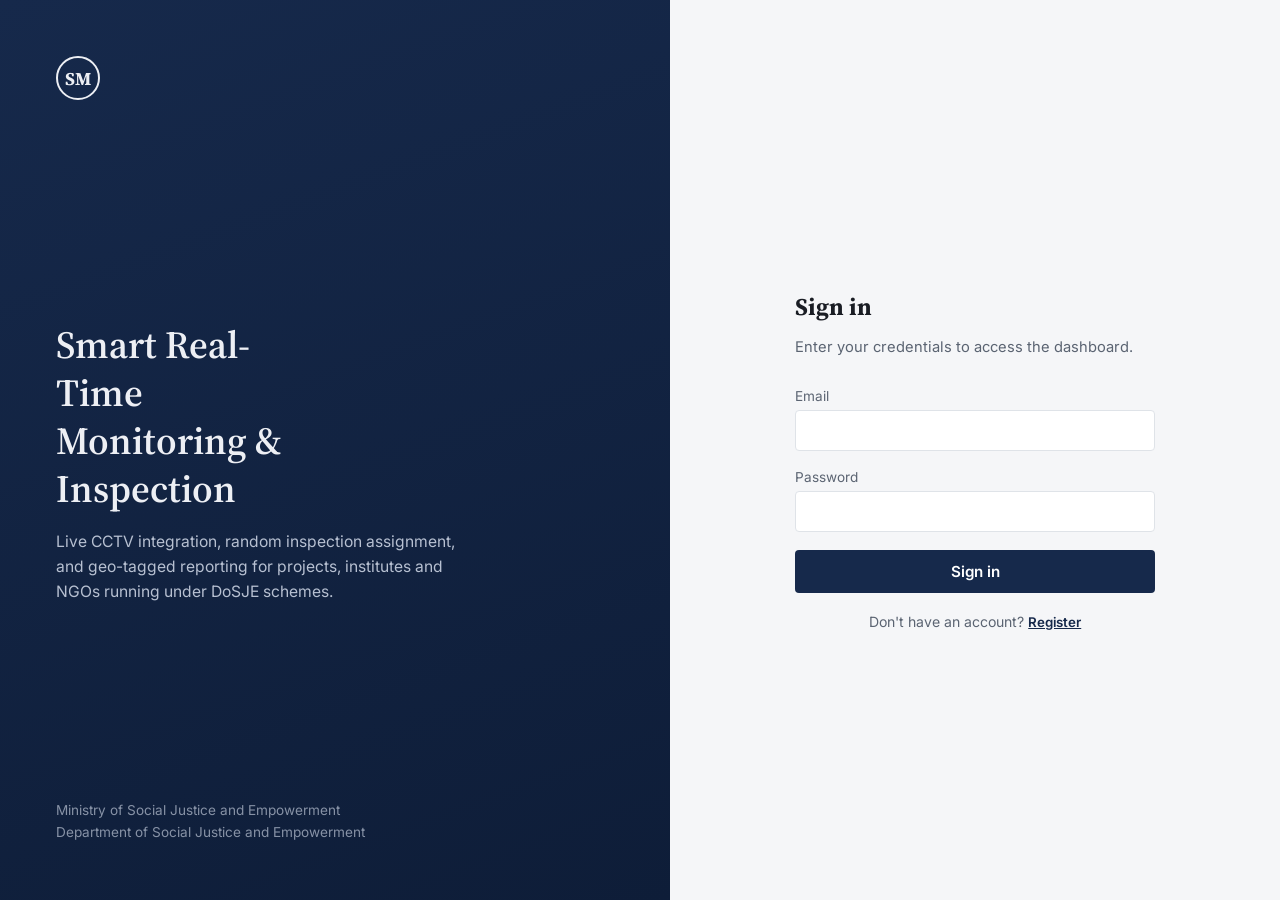
==== frontend/index.html @ dc4c8819 "Start just the start, there can be changes further" ====
<!DOCTYPE html>
<html lang="en">
<head>
<meta charset="UTF-8" />
<meta name="viewport" content="width=device-width, initial-scale=1.0" />
<title>Dashboard — Smart Monitoring &amp; Inspection System</title>
<link rel="stylesheet" href="css/style.css" />
</head>
<body>

<div class="app-shell">
  <aside class="sidebar">
    <div class="mark-row">
      <div class="mark">SM</div>
      <span>Smart Monitoring<br />&amp; Inspection</span>
    </div>

    <nav>
      <a href="index.html" class="active">Projects</a>
      <a href="inspections.html">Inspections</a>
      <a href="#" title="Coming next">Live Monitoring</a>
      <a href="#" title="Coming next">Users</a>
    </nav>

    <div class="user-box">
      <span class="name" id="user-name">username</span>
      <span id="user-role"></span>
      <button id="logout-btn">Sign out</button>
    </div>
  </aside>

  <main class="main">
    <header>
      <h1>Projects &amp; Institutes</h1>
      <span class="meta" id="project-count"></span>
    </header>

    <div class="card">
      <table id="projects-table">
        <thead>
          <tr>
            <th>Name</th>
            <th>Type</th>
            <th>Scheme</th>
            <th>Location</th>
            <th>CCTV Feed</th>
          </tr>
        </thead>
        <tbody id="projects-body"></tbody>
      </table>
      <div class="empty-state" id="empty-state" style="display:none;">
        <h3>No projects yet</h3>
        <p>Projects and institutes registered under DoSJE schemes will appear here.</p>
      </div>
    </div>
  </main>
</div>

<script src="js/api.js"></script>
<script src="js/main.js"></script>
</body>
</html>
---- frontend/css/style.css ----
@import url('https://fonts.googleapis.com/css2?family=Source+Serif+4:wght@500;600;700&family=Inter:wght@400;500;600;700&display=swap');

:root {
  --navy: #16294B;
  --navy-deep: #0E1D38;
  --red-accent: #B23A2E;
  --bg: #F5F6F8;
  --surface: #FFFFFF;
  --text: #1A1D24;
  --muted: #5B6472;
  --border: #DFE3E8;
  --success: #2A7A4F;
  --pending: #B8860B;

  --font-display: 'Source Serif 4', Georgia, serif;
  --font-body: 'Inter', -apple-system, sans-serif;
}

* { box-sizing: border-box; }

body {
  margin: 0;
  font-family: var(--font-body);
  background: var(--bg);
  color: var(--text);
  -webkit-font-smoothing: antialiased;
}

a { color: inherit; }

button {
  font-family: inherit;
  cursor: pointer;
}

/* ---------- Login page ---------- */

.login-shell {
  display: grid;
  grid-template-columns: 1.1fr 1fr;
  min-height: 100vh;
}

.login-brand {
  background: var(--navy);
  background-image: linear-gradient(160deg, var(--navy) 0%, var(--navy-deep) 100%);
  color: #EDEFF4;
  padding: 56px;
  display: flex;
  flex-direction: column;
  justify-content: space-between;
}

.login-brand .mark {
  width: 44px;
  height: 44px;
  border: 2px solid #EDEFF4;
  border-radius: 50%;
  display: flex;
  align-items: center;
  justify-content: center;
  font-family: var(--font-display);
  font-weight: 700;
  font-size: 18px;
}

.login-brand h1 {
  font-family: var(--font-display);
  font-weight: 600;
  font-size: 2.4rem;
  line-height: 1.25;
  max-width: 12ch;
  margin: 40px 0 16px;
}

.login-brand p {
  color: #B7C0D1;
  max-width: 40ch;
  line-height: 1.6;
  font-size: 0.98rem;
}

.login-brand .foot {
  color: #8792A6;
  font-size: 0.85rem;
  line-height: 1.6;
}

.login-form-wrap {
  display: flex;
  align-items: center;
  justify-content: center;
  padding: 40px;
}

.login-form {
  width: 100%;
  max-width: 360px;
}

.login-form h2 {
  font-family: var(--font-display);
  font-size: 1.5rem;
  margin-bottom: 6px;
}

.login-form .sub {
  color: var(--muted);
  margin-bottom: 32px;
  font-size: 0.92rem;
}

.field {
  margin-bottom: 18px;
}

.field label {
  display: block;
  font-size: 0.85rem;
  color: var(--muted);
  margin-bottom: 6px;
}

.field input, .field select {
  width: 100%;
  padding: 11px 12px;
  border: 1px solid var(--border);
  border-radius: 4px;
  font-size: 0.95rem;
  background: var(--surface);
  color: var(--text);
}

.field input:focus, .field select:focus {
  outline: none;
  border-color: var(--navy);
  box-shadow: 0 0 0 3px rgba(22, 41, 75, 0.12);
}

.btn-primary {
  width: 100%;
  padding: 12px;
  background: var(--navy);
  color: #fff;
  border: none;
  border-radius: 4px;
  font-weight: 600;
  font-size: 0.95rem;
}

.btn-primary:hover { background: var(--navy-deep); }

.form-error {
  background: #FBEAE8;
  border: 1px solid #E9BAB4;
  color: var(--red-accent);
  padding: 10px 12px;
  border-radius: 4px;
  font-size: 0.88rem;
  margin-bottom: 18px;
  display: none;
}

.switch-link {
  margin-top: 20px;
  font-size: 0.88rem;
  color: var(--muted);
  text-align: center;
}

.switch-link button {
  background: none;
  border: none;
  color: var(--navy);
  font-weight: 600;
  padding: 0;
  text-decoration: underline;
}

/* ---------- Dashboard shell ---------- */

.app-shell {
  display: grid;
  grid-template-columns: 220px 1fr;
  min-height: 100vh;
}

.sidebar {
  background: var(--navy);
  color: #DCE1EC;
  padding: 24px 18px;
  display: flex;
  flex-direction: column;
}

.sidebar .mark-row {
  display: flex;
  align-items: center;
  gap: 10px;
  margin-bottom: 36px;
}

.sidebar .mark-row .mark {
  width: 30px; height: 30px;
  border: 1.5px solid #DCE1EC;
  border-radius: 50%;
  display: flex; align-items: center; justify-content: center;
  font-family: var(--font-display); font-size: 13px; font-weight: 700;
}

.sidebar .mark-row span {
  font-family: var(--font-display);
  font-size: 0.95rem;
  line-height: 1.3;
}

.sidebar nav {
  display: flex;
  flex-direction: column;
  gap: 4px;
}

.sidebar nav a {
  padding: 10px 12px;
  border-radius: 4px;
  text-decoration: none;
  color: #B7C0D1;
  font-size: 0.9rem;
}

.sidebar nav a.active, .sidebar nav a:hover {
  background: rgba(255,255,255,0.08);
  color: #fff;
}

.sidebar .user-box {
  margin-top: auto;
  padding-top: 20px;
  border-top: 1px solid rgba(255,255,255,0.12);
  font-size: 0.82rem;
  color: #8792A6;
}

.sidebar .user-box .name { color: #EDEFF4; font-weight: 600; display: block; margin-bottom: 2px; }

.sidebar .user-box button {
  margin-top: 10px;
  background: none;
  border: 1px solid rgba(255,255,255,0.2);
  color: #DCE1EC;
  padding: 6px 10px;
  border-radius: 4px;
  font-size: 0.8rem;
}

.main {
  padding: 36px 44px;
}

.main header {
  display: flex;
  justify-content: space-between;
  align-items: baseline;
  margin-bottom: 28px;
}

.main header h1 {
  font-family: var(--font-display);
  font-weight: 600;
  font-size: 1.6rem;
  margin: 0;
}

.main header .meta {
  color: var(--muted);
  font-size: 0.88rem;
}

.card {
  background: var(--surface);
  border: 1px solid var(--border);
  border-radius: 6px;
}

table {
  width: 100%;
  border-collapse: collapse;
}

th, td {
  text-align: left;
  padding: 13px 18px;
  font-size: 0.9rem;
  border-bottom: 1px solid var(--border);
}

th {
  color: var(--muted);
  font-weight: 600;
  font-size: 0.8rem;
}

tr:last-child td { border-bottom: none; }

.badge {
  display: inline-block;
  padding: 3px 9px;
  border-radius: 3px;
  font-size: 0.78rem;
  font-weight: 600;
}

.badge.project { background: #E7ECF5; color: var(--navy); }
.badge.institute { background: #EAF3EC; color: var(--success); }
.badge.ngo { background: #F6EEE3; color: #8A5A1E; }

.empty-state {
  padding: 60px 20px;
  text-align: center;
  color: var(--muted);
}

.empty-state h3 {
  font-family: var(--font-display);
  color: var(--text);
  margin-bottom: 6px;
}

@media (max-width: 800px) {
  .login-shell { grid-template-columns: 1fr; }
  .login-brand { display: none; }
  .app-shell { grid-template-columns: 1fr; }
  .sidebar { display: none; }
}
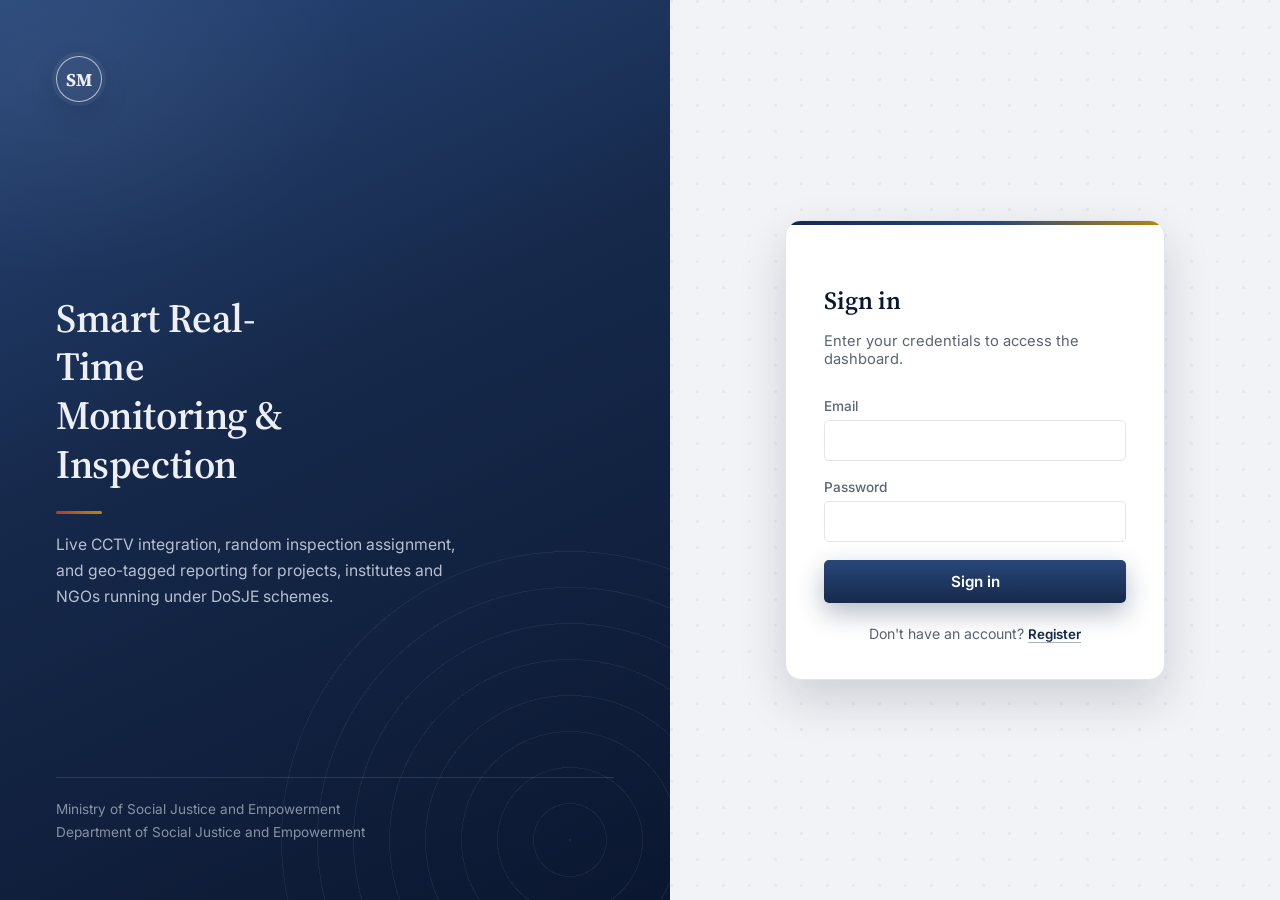
==== commit 2c9e0c50: "just small lookwise tweaks" ====
--- a/frontend/index.html
+++ b/frontend/index.html
@@ -5,6 +5,7 @@
 <meta name="viewport" content="width=device-width, initial-scale=1.0" />
 <title>Dashboard — Smart Monitoring &amp; Inspection System</title>
 <link rel="stylesheet" href="css/style.css" />
+<link rel="icon" type="image/x-icon" href="/favicon.ico">
 </head>
 <body>
 
@@ -16,14 +17,15 @@
     </div>
 
     <nav>
+      <a href="dashboard.html">Dashboard</a>
       <a href="index.html" class="active">Projects</a>
       <a href="inspections.html">Inspections</a>
-      <a href="#" title="Coming next">Live Monitoring</a>
+      <a href="live-monitoring.html">Live Monitoring</a>
       <a href="#" title="Coming next">Users</a>
     </nav>
 
     <div class="user-box">
-      <span class="name" id="user-name">username</span>
+      <span class="name" id="user-name">Loading…</span>
       <span id="user-role"></span>
       <button id="logout-btn">Sign out</button>
     </div>
@@ -32,8 +34,45 @@
   <main class="main">
     <header>
       <h1>Projects &amp; Institutes</h1>
-      <span class="meta" id="project-count"></span>
+      <div style="display:flex; align-items:center; gap:14px;">
+        <span class="meta" id="project-count"></span>
+        <button class="quick-add-toggle" id="toggle-add-form">+ Add project</button>
+      </div>
     </header>
+
+    <form class="quick-add-form" id="add-project-form">
+      <div class="grid">
+        <div class="field">
+          <label for="p-name">Name</label>
+          <input type="text" id="p-name" required />
+        </div>
+        <div class="field">
+          <label for="p-type">Type</label>
+          <select id="p-type">
+            <option value="project">Project</option>
+            <option value="institute">Institute</option>
+            <option value="ngo">NGO</option>
+          </select>
+        </div>
+        <div class="field">
+          <label for="p-scheme">Scheme name</label>
+          <input type="text" id="p-scheme" />
+        </div>
+        <div class="field">
+          <label for="p-address">Address</label>
+          <input type="text" id="p-address" />
+        </div>
+        <div class="field" style="grid-column: 1 / -1;">
+          <label for="p-cctv">CCTV feed URL (HLS .m3u8, or a YouTube live link for testing)</label>
+          <input type="text" id="p-cctv" placeholder="https://example.com/stream.m3u8" />
+        </div>
+      </div>
+      <div class="form-error" id="add-project-error"></div>
+      <div class="actions">
+        <button type="submit" class="btn-primary" id="add-project-submit">Create project</button>
+        <button type="button" class="quick-add-toggle" id="cancel-add-form">Cancel</button>
+      </div>
+    </form>
 
     <div class="card">
       <table id="projects-table">
@@ -44,6 +83,7 @@
             <th>Scheme</th>
             <th>Location</th>
             <th>CCTV Feed</th>
+            <th>Actions</th>
           </tr>
         </thead>
         <tbody id="projects-body"></tbody>
--- a/frontend/css/style.css
+++ b/frontend/css/style.css
@@ -1,29 +1,83 @@
-@import url('https://fonts.googleapis.com/css2?family=Source+Serif+4:wght@500;600;700&family=Inter:wght@400;500;600;700&display=swap');
-
+@import url('https://fonts.googleapis.com/css2?family=Source+Serif+4:opsz,wght@8..60,500;8..60,600;8..60,700&family=Inter:wght@400;500;600;700&display=swap');
+
+/* ============================================================
+   Design tokens
+   ============================================================ */
 :root {
+  /* Brand */
   --navy: #16294B;
-  --navy-deep: #0E1D38;
+  --navy-deep: #0B1730;
+  --navy-mid: #28477A;
+  --navy-soft: #EEF1F8;
   --red-accent: #B23A2E;
-  --bg: #F5F6F8;
+  --red-soft: #F8E9E7;
+  --gold: #B8860B;
+  --gold-soft: #FBF1DC;
+  --success: #2A7A4F;
+  --success-soft: #E5F2EA;
+  --pending: #B8860B;
+
+  /* Neutrals */
+  --bg: #F2F3F6;
   --surface: #FFFFFF;
-  --text: #1A1D24;
+  --text: #171A21;
   --muted: #5B6472;
-  --border: #DFE3E8;
-  --success: #2A7A4F;
-  --pending: #B8860B;
+  --muted-2: #8792A6;
+  --border: #E1E4EA;
+  --border-strong: #C7CDD9;
+
+  /* Elevation */
+  --shadow-xs: 0 1px 2px rgba(16, 24, 40, 0.05);
+  --shadow-sm: 0 2px 6px rgba(16, 24, 40, 0.06);
+  --shadow-md: 0 8px 20px rgba(16, 24, 40, 0.08), 0 2px 6px rgba(16, 24, 40, 0.05);
+  --shadow-lg: 0 20px 48px rgba(11, 23, 48, 0.16);
+  --shadow-navy: 0 10px 26px rgba(22, 41, 75, 0.32);
+
+  /* Shape + motion */
+  --radius-sm: 5px;
+  --radius-md: 9px;
+  --radius-lg: 16px;
+  --ease: cubic-bezier(0.22, 0.61, 0.36, 1);
 
   --font-display: 'Source Serif 4', Georgia, serif;
-  --font-body: 'Inter', -apple-system, sans-serif;
-}
-
+  --font-body: 'Inter', -apple-system, BlinkMacSystemFont, sans-serif;
+
+  /* Icon set (CSS masks, so they inherit color via currentColor) */
+  --icon-grid: url("data:image/svg+xml,%3Csvg%20xmlns%3D%22http%3A//www.w3.org/2000/svg%22%20viewBox%3D%220%200%2024%2024%22%20fill%3D%22none%22%20stroke%3D%22black%22%20stroke-width%3D%221.8%22%20stroke-linecap%3D%22round%22%20stroke-linejoin%3D%22round%22%3E%3Crect%20x%3D%223%22%20y%3D%223%22%20width%3D%227%22%20height%3D%227%22%20rx%3D%221.3%22/%3E%3Crect%20x%3D%2214%22%20y%3D%223%22%20width%3D%227%22%20height%3D%227%22%20rx%3D%221.3%22/%3E%3Crect%20x%3D%223%22%20y%3D%2214%22%20width%3D%227%22%20height%3D%227%22%20rx%3D%221.3%22/%3E%3Crect%20x%3D%2214%22%20y%3D%2214%22%20width%3D%227%22%20height%3D%227%22%20rx%3D%221.3%22/%3E%3C/svg%3E");
+  --icon-building: url("data:image/svg+xml,%3Csvg%20xmlns%3D%22http%3A//www.w3.org/2000/svg%22%20viewBox%3D%220%200%2024%2024%22%20fill%3D%22none%22%20stroke%3D%22black%22%20stroke-width%3D%221.8%22%20stroke-linecap%3D%22round%22%20stroke-linejoin%3D%22round%22%3E%3Cpath%20d%3D%22M4%2021V6a1%201%200%200%201%201-1h6a1%201%200%200%201%201%201v15%22/%3E%3Cpath%20d%3D%22M15%2021V10a1%201%200%200%201%201-1h3a1%201%200%200%201%201%201v11%22/%3E%3Cpath%20d%3D%22M2.5%2021h19%22/%3E%3Cpath%20d%3D%22M7%208h1M7%2012h1M7%2016h1M11%208h1M11%2012h1M11%2016h1%22/%3E%3C/svg%3E");
+  --icon-clipboard: url("data:image/svg+xml,%3Csvg%20xmlns%3D%22http%3A//www.w3.org/2000/svg%22%20viewBox%3D%220%200%2024%2024%22%20fill%3D%22none%22%20stroke%3D%22black%22%20stroke-width%3D%221.8%22%20stroke-linecap%3D%22round%22%20stroke-linejoin%3D%22round%22%3E%3Crect%20x%3D%225.5%22%20y%3D%224%22%20width%3D%2213%22%20height%3D%2217%22%20rx%3D%221.6%22/%3E%3Cpath%20d%3D%22M9%204V3.2A1.2%201.2%200%200%201%2010.2%202h3.6A1.2%201.2%200%200%201%2015%203.2V4%22/%3E%3Cpath%20d%3D%22M9%2011.5l2%202%204-4.2%22/%3E%3C/svg%3E");
+  --icon-camera: url("data:image/svg+xml,%3Csvg%20xmlns%3D%22http%3A//www.w3.org/2000/svg%22%20viewBox%3D%220%200%2024%2024%22%20fill%3D%22none%22%20stroke%3D%22black%22%20stroke-width%3D%221.8%22%20stroke-linecap%3D%22round%22%20stroke-linejoin%3D%22round%22%3E%3Cpath%20d%3D%22M4%208.2A1.2%201.2%200%200%201%205.2%207h2l1.3-1.7A1%201%200%200%201%209.3%205h5.4a1%201%200%200%201%20.8.4L16.8%207h2A1.2%201.2%200%200%201%2020%208.2v9.6A1.2%201.2%200%200%201%2018.8%2019H5.2A1.2%201.2%200%200%201%204%2017.8z%22/%3E%3Ccircle%20cx%3D%2212%22%20cy%3D%2213%22%20r%3D%223.3%22/%3E%3C/svg%3E");
+  --icon-users: url("data:image/svg+xml,%3Csvg%20xmlns%3D%22http%3A//www.w3.org/2000/svg%22%20viewBox%3D%220%200%2024%2024%22%20fill%3D%22none%22%20stroke%3D%22black%22%20stroke-width%3D%221.8%22%20stroke-linecap%3D%22round%22%20stroke-linejoin%3D%22round%22%3E%3Ccircle%20cx%3D%229%22%20cy%3D%228%22%20r%3D%223.2%22/%3E%3Cpath%20d%3D%22M3%2020c0-3.3%202.7-6%206-6s6%202.7%206%206%22/%3E%3Ccircle%20cx%3D%2217.3%22%20cy%3D%229%22%20r%3D%222.3%22/%3E%3Cpath%20d%3D%22M15.7%2014.3c2.5.4%204.3%202.5%204.3%205.1%22/%3E%3C/svg%3E");
+  --icon-clock: url("data:image/svg+xml,%3Csvg%20xmlns%3D%22http%3A//www.w3.org/2000/svg%22%20viewBox%3D%220%200%2024%2024%22%20fill%3D%22none%22%20stroke%3D%22black%22%20stroke-width%3D%221.8%22%20stroke-linecap%3D%22round%22%20stroke-linejoin%3D%22round%22%3E%3Ccircle%20cx%3D%2212%22%20cy%3D%2212%22%20r%3D%228.3%22/%3E%3Cpath%20d%3D%22M12%207.6V12l3%202%22/%3E%3C/svg%3E");
+  --icon-refresh: url("data:image/svg+xml,%3Csvg%20xmlns%3D%22http%3A//www.w3.org/2000/svg%22%20viewBox%3D%220%200%2024%2024%22%20fill%3D%22none%22%20stroke%3D%22black%22%20stroke-width%3D%221.8%22%20stroke-linecap%3D%22round%22%20stroke-linejoin%3D%22round%22%3E%3Cpath%20d%3D%22M4.5%2012a7.5%207.5%200%200%201%2012.8-5.3L20%209.2%22/%3E%3Cpath%20d%3D%22M20%204.8v4.4h-4.4%22/%3E%3Cpath%20d%3D%22M19.5%2012a7.5%207.5%200%200%201-12.8%205.3L4%2014.8%22/%3E%3Cpath%20d%3D%22M4%2019.2v-4.4h4.4%22/%3E%3C/svg%3E");
+  --icon-check-circle: url("data:image/svg+xml,%3Csvg%20xmlns%3D%22http%3A//www.w3.org/2000/svg%22%20viewBox%3D%220%200%2024%2024%22%20fill%3D%22none%22%20stroke%3D%22black%22%20stroke-width%3D%221.8%22%20stroke-linecap%3D%22round%22%20stroke-linejoin%3D%22round%22%3E%3Ccircle%20cx%3D%2212%22%20cy%3D%2212%22%20r%3D%228.3%22/%3E%3Cpath%20d%3D%22M8.3%2012.4l2.4%202.3%204.9-5.2%22/%3E%3C/svg%3E");
+  --icon-alert: url("data:image/svg+xml,%3Csvg%20xmlns%3D%22http%3A//www.w3.org/2000/svg%22%20viewBox%3D%220%200%2024%2024%22%20fill%3D%22none%22%20stroke%3D%22black%22%20stroke-width%3D%221.8%22%20stroke-linecap%3D%22round%22%20stroke-linejoin%3D%22round%22%3E%3Cpath%20d%3D%22M12%203.4%2021.3%2019.5H2.7L12%203.4z%22/%3E%3Cpath%20d%3D%22M12%209.8v4%22/%3E%3Cpath%20d%3D%22M12%2016.6h.01%22/%3E%3C/svg%3E");
+  --icon-list: url("data:image/svg+xml,%3Csvg%20xmlns%3D%22http%3A//www.w3.org/2000/svg%22%20viewBox%3D%220%200%2024%2024%22%20fill%3D%22none%22%20stroke%3D%22black%22%20stroke-width%3D%221.8%22%20stroke-linecap%3D%22round%22%20stroke-linejoin%3D%22round%22%3E%3Cpath%20d%3D%22M8%206h12%22/%3E%3Cpath%20d%3D%22M8%2012h12%22/%3E%3Cpath%20d%3D%22M8%2018h12%22/%3E%3Cpath%20d%3D%22M4%206h.01%22/%3E%3Cpath%20d%3D%22M4%2012h.01%22/%3E%3Cpath%20d%3D%22M4%2018h.01%22/%3E%3C/svg%3E");
+}
+
+/* ============================================================
+   Reset + base
+   ============================================================ */
 * { box-sizing: border-box; }
+
+html { scroll-behavior: smooth; }
 
 body {
   margin: 0;
   font-family: var(--font-body);
-  background: var(--bg);
   color: var(--text);
   -webkit-font-smoothing: antialiased;
+  text-rendering: optimizeLegibility;
+  background: var(--bg);
+}
+
+/* App-shell pages get an ambient two-tone wash behind their surfaces;
+   the login screen supplies its own full-bleed brand panel instead. */
+body:has(.app-shell) {
+  background:
+    radial-gradient(1100px 560px at 100% -8%, rgba(22, 41, 75, 0.05), transparent 60%),
+    radial-gradient(900px 520px at -8% 108%, rgba(178, 58, 46, 0.045), transparent 60%),
+    var(--bg);
 }
 
 a { color: inherit; }
@@ -33,7 +87,29 @@
   cursor: pointer;
 }
 
-/* ---------- Login page ---------- */
+h1, h2, h3 { font-family: var(--font-display); }
+
+::selection {
+  background: rgba(22, 41, 75, 0.18);
+  color: var(--navy-deep);
+}
+
+::-webkit-scrollbar { width: 11px; height: 11px; }
+::-webkit-scrollbar-track { background: transparent; }
+::-webkit-scrollbar-thumb {
+  background: #C7CEDA;
+  border-radius: 8px;
+  border: 3px solid var(--bg);
+}
+::-webkit-scrollbar-thumb:hover { background: #AEB8C8; }
+
+:focus-visible {
+  outline: 2px solid var(--navy-mid);
+  outline-offset: 2px;
+  border-radius: 3px;
+}
+
+/* ---------- Login / register page ---------- */
 
 .login-shell {
   display: grid;
@@ -42,8 +118,10 @@
 }
 
 .login-brand {
+  position: relative;
+  overflow: hidden;
   background: var(--navy);
-  background-image: linear-gradient(160deg, var(--navy) 0%, var(--navy-deep) 100%);
+  background-image: linear-gradient(155deg, var(--navy-mid) 0%, var(--navy) 42%, var(--navy-deep) 100%);
   color: #EDEFF4;
   padding: 56px;
   display: flex;
@@ -51,10 +129,47 @@
   justify-content: space-between;
 }
 
+/* A slow, ambient ring motif in the corner -- the one deliberate motion
+   moment on this screen, standing in for an official seal/watermark
+   without reproducing any specific emblem. */
+.login-brand::before {
+  content: "";
+  position: absolute;
+  width: 640px;
+  height: 640px;
+  right: -220px;
+  bottom: -260px;
+  border-radius: 50%;
+  background: repeating-radial-gradient(
+    circle at center,
+    rgba(255, 255, 255, 0.055) 0,
+    rgba(255, 255, 255, 0.055) 1px,
+    transparent 1px,
+    transparent 36px
+  );
+  animation: seal-breathe 9s var(--ease) infinite;
+  pointer-events: none;
+}
+
+.login-brand::after {
+  content: "";
+  position: absolute;
+  inset: 0;
+  background: radial-gradient(480px 320px at 8% 8%, rgba(255, 255, 255, 0.05), transparent 65%);
+  pointer-events: none;
+}
+
+@keyframes seal-breathe {
+  0%, 100% { transform: scale(1); opacity: 0.6; }
+  50% { transform: scale(1.045); opacity: 0.95; }
+}
+
+.login-brand > * { position: relative; z-index: 1; }
+
 .login-brand .mark {
-  width: 44px;
-  height: 44px;
-  border: 2px solid #EDEFF4;
+  width: 46px;
+  height: 46px;
+  border: 1.5px solid rgba(237, 239, 244, 0.7);
   border-radius: 50%;
   display: flex;
   align-items: center;
@@ -62,28 +177,43 @@
   font-family: var(--font-display);
   font-weight: 700;
   font-size: 18px;
+  background: rgba(255, 255, 255, 0.04);
+  box-shadow: 0 0 0 4px rgba(255, 255, 255, 0.06), var(--shadow-navy);
 }
 
 .login-brand h1 {
-  font-family: var(--font-display);
-  font-weight: 600;
-  font-size: 2.4rem;
-  line-height: 1.25;
-  max-width: 12ch;
-  margin: 40px 0 16px;
+  font-weight: 600;
+  font-size: clamp(1.9rem, 1.4rem + 1.6vw, 2.5rem);
+  line-height: 1.22;
+  letter-spacing: -0.01em;
+  max-width: 13ch;
+  margin: 40px 0 0;
+}
+
+.login-brand h1::after {
+  content: "";
+  display: block;
+  width: 46px;
+  height: 3px;
+  margin-top: 22px;
+  border-radius: 2px;
+  background: linear-gradient(90deg, var(--red-accent), var(--gold));
 }
 
 .login-brand p {
   color: #B7C0D1;
   max-width: 40ch;
-  line-height: 1.6;
+  line-height: 1.65;
   font-size: 0.98rem;
+  margin-top: 18px;
 }
 
 .login-brand .foot {
   color: #8792A6;
   font-size: 0.85rem;
-  line-height: 1.6;
+  line-height: 1.7;
+  padding-top: 20px;
+  border-top: 1px solid rgba(255, 255, 255, 0.12);
 }
 
 .login-form-wrap {
@@ -91,22 +221,40 @@
   align-items: center;
   justify-content: center;
   padding: 40px;
+  background-image: radial-gradient(circle at 1.5px 1.5px, rgba(22, 41, 75, 0.05) 1.5px, transparent 0);
+  background-size: 26px 26px;
 }
 
 .login-form {
   width: 100%;
-  max-width: 360px;
+  max-width: 380px;
+  background: var(--surface);
+  border: 1px solid var(--border);
+  border-radius: var(--radius-lg);
+  padding: 42px 38px 36px;
+  box-shadow: var(--shadow-lg);
+  position: relative;
+  overflow: hidden;
+}
+
+.login-form::before {
+  content: "";
+  position: absolute;
+  top: 0; left: 0; right: 0;
+  height: 4px;
+  background: linear-gradient(90deg, var(--navy) 0%, var(--navy-mid) 55%, var(--gold) 100%);
 }
 
 .login-form h2 {
-  font-family: var(--font-display);
-  font-size: 1.5rem;
+  font-weight: 600;
+  font-size: 1.55rem;
+  color: var(--navy-deep);
   margin-bottom: 6px;
 }
 
 .login-form .sub {
   color: var(--muted);
-  margin-bottom: 32px;
+  margin-bottom: 30px;
   font-size: 0.92rem;
 }
 
@@ -119,50 +267,82 @@
   font-size: 0.85rem;
   color: var(--muted);
   margin-bottom: 6px;
+  font-weight: 500;
 }
 
 .field input, .field select {
   width: 100%;
-  padding: 11px 12px;
+  padding: 11px 13px;
   border: 1px solid var(--border);
-  border-radius: 4px;
+  border-radius: var(--radius-sm);
   font-size: 0.95rem;
   background: var(--surface);
   color: var(--text);
-}
+  transition: border-color 0.15s var(--ease), box-shadow 0.15s var(--ease);
+}
+
+.field input:hover, .field select:hover { border-color: var(--border-strong); }
 
 .field input:focus, .field select:focus {
   outline: none;
-  border-color: var(--navy);
-  box-shadow: 0 0 0 3px rgba(22, 41, 75, 0.12);
+  border-color: var(--navy-mid);
+  box-shadow: 0 0 0 3.5px rgba(22, 41, 75, 0.13);
 }
 
 .btn-primary {
   width: 100%;
   padding: 12px;
-  background: var(--navy);
+  background: linear-gradient(180deg, var(--navy-mid), var(--navy));
   color: #fff;
   border: none;
-  border-radius: 4px;
+  border-radius: var(--radius-sm);
   font-weight: 600;
   font-size: 0.95rem;
-}
-
-.btn-primary:hover { background: var(--navy-deep); }
+  box-shadow: var(--shadow-navy);
+  position: relative;
+  overflow: hidden;
+  transition: transform 0.16s var(--ease), box-shadow 0.16s var(--ease), background 0.16s var(--ease);
+}
+
+.btn-primary::after {
+  content: "";
+  position: absolute;
+  inset: 0;
+  background: linear-gradient(115deg, transparent 40%, rgba(255, 255, 255, 0.16) 50%, transparent 60%);
+  transform: translateX(-120%);
+  transition: transform 0.55s var(--ease);
+}
+
+.btn-primary:hover {
+  background: linear-gradient(180deg, var(--navy), var(--navy-deep));
+  transform: translateY(-1px);
+  box-shadow: 0 14px 28px rgba(22, 41, 75, 0.38);
+}
+
+.btn-primary:hover::after { transform: translateX(120%); }
+
+.btn-primary:active { transform: translateY(0); box-shadow: var(--shadow-navy); }
+
+.btn-primary:disabled {
+  opacity: 0.65;
+  cursor: not-allowed;
+  transform: none !important;
+}
 
 .form-error {
-  background: #FBEAE8;
+  background: var(--red-soft);
   border: 1px solid #E9BAB4;
+  border-left: 3px solid var(--red-accent);
   color: var(--red-accent);
   padding: 10px 12px;
-  border-radius: 4px;
+  border-radius: var(--radius-sm);
   font-size: 0.88rem;
   margin-bottom: 18px;
   display: none;
 }
 
 .switch-link {
-  margin-top: 20px;
+  margin-top: 22px;
   font-size: 0.88rem;
   color: var(--muted);
   text-align: center;
@@ -174,38 +354,73 @@
   color: var(--navy);
   font-weight: 600;
   padding: 0;
-  text-decoration: underline;
+  text-decoration: none;
+  border-bottom: 1px solid rgba(22, 41, 75, 0.35);
+  transition: border-color 0.15s var(--ease), color 0.15s var(--ease);
+}
+
+.switch-link button:hover {
+  color: var(--navy-mid);
+  border-color: var(--navy-mid);
 }
 
 /* ---------- Dashboard shell ---------- */
 
 .app-shell {
   display: grid;
-  grid-template-columns: 220px 1fr;
+  grid-template-columns: 234px 1fr;
   min-height: 100vh;
 }
 
 .sidebar {
-  background: var(--navy);
+  position: relative;
+  overflow: hidden;
+  background: linear-gradient(190deg, var(--navy) 0%, var(--navy-deep) 100%);
   color: #DCE1EC;
-  padding: 24px 18px;
+  padding: 26px 16px;
   display: flex;
   flex-direction: column;
+  box-shadow: inset -1px 0 0 rgba(255, 255, 255, 0.08);
+}
+
+/* Quiet echo of the login screen's ring motif -- keeps the brand
+   identity consistent and gives the long empty lower half of the
+   sidebar some texture instead of a flat void. Static, not animated:
+   one ambient motion moment per screen is plenty. */
+.sidebar::after {
+  content: "";
+  position: absolute;
+  width: 300px;
+  height: 300px;
+  left: -110px;
+  bottom: 40px;
+  border-radius: 50%;
+  background: repeating-radial-gradient(
+    circle at center,
+    rgba(255, 255, 255, 0.05) 0,
+    rgba(255, 255, 255, 0.05) 1px,
+    transparent 1px,
+    transparent 32px
+  );
+  pointer-events: none;
 }
 
 .sidebar .mark-row {
   display: flex;
   align-items: center;
   gap: 10px;
-  margin-bottom: 36px;
+  margin-bottom: 34px;
+  padding: 0 6px;
 }
 
 .sidebar .mark-row .mark {
-  width: 30px; height: 30px;
-  border: 1.5px solid #DCE1EC;
+  width: 32px; height: 32px;
+  border: 1.5px solid rgba(220, 225, 236, 0.8);
   border-radius: 50%;
   display: flex; align-items: center; justify-content: center;
   font-family: var(--font-display); font-size: 13px; font-weight: 700;
+  background: rgba(255, 255, 255, 0.04);
+  flex-shrink: 0;
 }
 
 .sidebar .mark-row span {
@@ -217,26 +432,62 @@
 .sidebar nav {
   display: flex;
   flex-direction: column;
-  gap: 4px;
+  gap: 2px;
+  position: relative;
+  z-index: 1;
 }
 
 .sidebar nav a {
+  display: flex;
+  align-items: center;
+  gap: 11px;
   padding: 10px 12px;
-  border-radius: 4px;
+  border-radius: var(--radius-sm);
   text-decoration: none;
   color: #B7C0D1;
   font-size: 0.9rem;
-}
-
-.sidebar nav a.active, .sidebar nav a:hover {
-  background: rgba(255,255,255,0.08);
+  border-left: 3px solid transparent;
+  transition: background 0.15s var(--ease), color 0.15s var(--ease), border-color 0.15s var(--ease), transform 0.15s var(--ease);
+}
+
+.sidebar nav a::before {
+  content: "";
+  width: 17px;
+  height: 17px;
+  flex-shrink: 0;
+  background-color: currentColor;
+  opacity: 0.85;
+  -webkit-mask-repeat: no-repeat;
+  mask-repeat: no-repeat;
+  -webkit-mask-size: contain;
+  mask-size: contain;
+  -webkit-mask-position: center;
+  mask-position: center;
+}
+
+.sidebar nav a[href="dashboard.html"]::before { -webkit-mask-image: var(--icon-grid); mask-image: var(--icon-grid); }
+.sidebar nav a[href="index.html"]::before { -webkit-mask-image: var(--icon-building); mask-image: var(--icon-building); }
+.sidebar nav a[href="inspections.html"]::before { -webkit-mask-image: var(--icon-clipboard); mask-image: var(--icon-clipboard); }
+.sidebar nav a[href="live-monitoring.html"]::before { -webkit-mask-image: var(--icon-camera); mask-image: var(--icon-camera); }
+.sidebar nav a[href="#"]::before { -webkit-mask-image: var(--icon-users); mask-image: var(--icon-users); }
+
+.sidebar nav a:hover {
+  background: rgba(255, 255, 255, 0.07);
   color: #fff;
+  transform: translateX(1px);
+}
+
+.sidebar nav a.active {
+  background: linear-gradient(90deg, rgba(255, 255, 255, 0.1), rgba(255, 255, 255, 0.02));
+  color: #fff;
+  font-weight: 600;
+  border-left-color: var(--gold);
 }
 
 .sidebar .user-box {
   margin-top: auto;
   padding-top: 20px;
-  border-top: 1px solid rgba(255,255,255,0.12);
+  border-top: 1px solid rgba(255, 255, 255, 0.12);
   font-size: 0.82rem;
   color: #8792A6;
 }
@@ -245,51 +496,107 @@
 
 .sidebar .user-box button {
   margin-top: 10px;
-  background: none;
-  border: 1px solid rgba(255,255,255,0.2);
+  background: rgba(255, 255, 255, 0.02);
+  border: 1px solid rgba(255, 255, 255, 0.2);
   color: #DCE1EC;
   padding: 6px 10px;
-  border-radius: 4px;
+  border-radius: var(--radius-sm);
   font-size: 0.8rem;
+  transition: background 0.15s var(--ease), border-color 0.15s var(--ease);
+}
+
+.sidebar .user-box button:hover {
+  background: rgba(255, 255, 255, 0.1);
+  border-color: rgba(255, 255, 255, 0.35);
 }
 
 .main {
-  padding: 36px 44px;
+  padding: 38px 46px 60px;
+  min-width: 0;
+  position: relative;
+  background-image: radial-gradient(circle at 1.5px 1.5px, rgba(22, 41, 75, 0.035) 1.5px, transparent 0);
+  background-size: 28px 28px;
 }
 
 .main header {
   display: flex;
+  flex-wrap: wrap;
   justify-content: space-between;
   align-items: baseline;
-  margin-bottom: 28px;
+  gap: 12px 20px;
+  margin-bottom: 30px;
+  padding-bottom: 20px;
+  border-bottom: 1px solid var(--border);
 }
 
 .main header h1 {
-  font-family: var(--font-display);
-  font-weight: 600;
-  font-size: 1.6rem;
+  font-weight: 600;
+  font-size: 1.65rem;
+  letter-spacing: -0.01em;
   margin: 0;
+  color: var(--navy-deep);
 }
 
 .main header .meta {
   color: var(--muted);
   font-size: 0.88rem;
-}
+  display: inline-flex;
+  align-items: center;
+  gap: 7px;
+}
+
+.main header .meta::before {
+  content: "";
+  width: 13px;
+  height: 13px;
+  flex-shrink: 0;
+  background-color: var(--muted-2);
+  -webkit-mask-repeat: no-repeat;
+  mask-repeat: no-repeat;
+  -webkit-mask-size: contain;
+  mask-size: contain;
+}
+
+#last-updated::before { -webkit-mask-image: var(--icon-clock); mask-image: var(--icon-clock); }
+#project-count::before { -webkit-mask-image: var(--icon-list); mask-image: var(--icon-list); }
+#feed-count::before { -webkit-mask-image: var(--icon-camera); mask-image: var(--icon-camera); }
 
 .card {
+  position: relative;
   background: var(--surface);
   border: 1px solid var(--border);
-  border-radius: 6px;
+  border-radius: var(--radius-md);
+  box-shadow: var(--shadow-sm);
+  overflow: hidden;
+}
+
+.card::before {
+  content: "";
+  position: absolute;
+  top: 0; left: 0; right: 0;
+  height: 3px;
+  background: linear-gradient(90deg, var(--navy) 0%, var(--navy-mid) 55%, var(--gold) 100%);
+}
+
+.card:has(table) {
+  overflow-x: auto;
 }
 
 table {
   width: 100%;
+  min-width: 620px;
   border-collapse: collapse;
+}
+
+thead th {
+  position: sticky;
+  top: 0;
+  background: var(--surface);
 }
 
 th, td {
   text-align: left;
-  padding: 13px 18px;
+  padding: 14px 18px;
   font-size: 0.9rem;
   border-bottom: 1px solid var(--border);
 }
@@ -297,33 +604,68 @@
 th {
   color: var(--muted);
   font-weight: 600;
-  font-size: 0.8rem;
-}
+  font-size: 0.79rem;
+  letter-spacing: 0.01em;
+}
+
+tbody tr { transition: background 0.12s var(--ease); }
+tbody tr:hover td { background: var(--navy-soft); }
+tbody tr:nth-child(even) td { background: rgba(22, 41, 75, 0.014); }
+tbody tr:nth-child(even):hover td { background: var(--navy-soft); }
 
 tr:last-child td { border-bottom: none; }
 
+td:first-child, th:first-child { padding-left: 22px; }
+td:last-child, th:last-child { padding-right: 22px; }
+
 .badge {
-  display: inline-block;
-  padding: 3px 9px;
-  border-radius: 3px;
+  display: inline-flex;
+  align-items: center;
+  gap: 6px;
+  padding: 3px 10px 3px 8px;
+  border-radius: 999px;
   font-size: 0.78rem;
   font-weight: 600;
-}
-
-.badge.project { background: #E7ECF5; color: var(--navy); }
-.badge.institute { background: #EAF3EC; color: var(--success); }
-.badge.ngo { background: #F6EEE3; color: #8A5A1E; }
+  border: 1px solid transparent;
+}
+
+.badge::before {
+  content: "";
+  width: 6px;
+  height: 6px;
+  border-radius: 50%;
+  background: currentColor;
+  flex-shrink: 0;
+}
+
+.badge.project { background: #E7ECF5; color: var(--navy); border-color: rgba(22, 41, 75, 0.14); }
+.badge.institute { background: var(--success-soft); color: var(--success); border-color: rgba(42, 122, 79, 0.16); }
+.badge.ngo { background: var(--gold-soft); color: #8A5A1E; border-color: rgba(138, 90, 30, 0.18); }
 
 .empty-state {
-  padding: 60px 20px;
+  padding: 70px 20px;
   text-align: center;
   color: var(--muted);
 }
 
+.empty-state::before {
+  content: "";
+  display: block;
+  width: 52px;
+  height: 52px;
+  margin: 0 auto 18px;
+  border-radius: 50%;
+  border: 1.5px dashed var(--border-strong);
+  background:
+    linear-gradient(var(--border-strong), var(--border-strong)) center / 2px 20px no-repeat,
+    linear-gradient(var(--border-strong), var(--border-strong)) center / 20px 2px no-repeat;
+  opacity: 0.75;
+}
+
 .empty-state h3 {
-  font-family: var(--font-display);
   color: var(--text);
   margin-bottom: 6px;
+  font-size: 1.1rem;
 }
 
 @media (max-width: 800px) {
@@ -331,4 +673,299 @@
   .login-brand { display: none; }
   .app-shell { grid-template-columns: 1fr; }
   .sidebar { display: none; }
-}
+  .main { padding: 28px 20px 44px; }
+  .main header .btn-primary { width: auto; }
+}
+
+/* ---------- Live monitoring grid ---------- */
+
+.feed-grid {
+  display: grid;
+  grid-template-columns: repeat(auto-fill, minmax(320px, 1fr));
+  gap: 22px;
+}
+
+.feed-card {
+  background: var(--surface);
+  border: 1px solid var(--border);
+  border-radius: var(--radius-lg);
+  overflow: hidden;
+  box-shadow: var(--shadow-sm);
+  transition: transform 0.2s var(--ease), box-shadow 0.2s var(--ease);
+}
+
+.feed-card:hover {
+  transform: translateY(-3px);
+  box-shadow: var(--shadow-md);
+}
+
+.feed-video-wrap {
+  position: relative;
+  width: 100%;
+  aspect-ratio: 16 / 9;
+  background:
+    repeating-linear-gradient(0deg, rgba(255, 255, 255, 0.025) 0 1px, transparent 1px 3px),
+    linear-gradient(160deg, #101A30, #050810);
+  display: flex;
+  align-items: center;
+  justify-content: center;
+}
+
+.feed-video-wrap video, .feed-video-wrap iframe {
+  width: 100%;
+  height: 100%;
+  border: none;
+  object-fit: cover;
+}
+
+.feed-placeholder {
+  color: #6B7690;
+  font-size: 0.85rem;
+  text-align: center;
+  padding: 20px;
+}
+
+.live-badge {
+  position: absolute;
+  top: 10px;
+  left: 10px;
+  display: flex;
+  align-items: center;
+  gap: 6px;
+  background: rgba(5, 8, 16, 0.6);
+  backdrop-filter: blur(3px);
+  color: #fff;
+  font-size: 0.72rem;
+  font-weight: 600;
+  letter-spacing: 0.04em;
+  padding: 4px 9px;
+  border-radius: 999px;
+  z-index: 2;
+  border: 1px solid rgba(255, 255, 255, 0.1);
+}
+
+.live-badge .dot {
+  position: relative;
+  width: 7px;
+  height: 7px;
+  border-radius: 50%;
+  background: #E5473A;
+  box-shadow: 0 0 0 0 rgba(229, 71, 58, 0.6);
+  animation: pulse-dot 1.8s infinite;
+}
+
+@keyframes pulse-dot {
+  0% { box-shadow: 0 0 0 0 rgba(229, 71, 58, 0.55); }
+  70% { box-shadow: 0 0 0 7px rgba(229, 71, 58, 0); }
+  100% { box-shadow: 0 0 0 0 rgba(229, 71, 58, 0); }
+}
+
+.feed-info {
+  padding: 14px 16px;
+  border-top: 1px solid var(--border);
+}
+
+.feed-info h3 {
+  font-size: 1rem;
+  margin: 0 0 4px;
+  color: var(--navy-deep);
+}
+
+.feed-info p {
+  color: var(--muted);
+  font-size: 0.82rem;
+  margin: 0;
+}
+
+/* ---------- Quick add-project form ---------- */
+
+.quick-add-toggle {
+  background: var(--surface);
+  border: 1px solid var(--border);
+  color: var(--navy);
+  padding: 9px 16px;
+  border-radius: var(--radius-sm);
+  font-size: 0.88rem;
+  font-weight: 600;
+  transition: background 0.15s var(--ease), border-color 0.15s var(--ease);
+}
+
+.quick-add-toggle:hover { background: var(--navy-soft); border-color: var(--border-strong); }
+
+.quick-add-form {
+  background: var(--surface);
+  border: 1px solid var(--border);
+  border-left: 3px solid var(--gold);
+  border-radius: var(--radius-md);
+  max-height: 0;
+  opacity: 0;
+  overflow: hidden;
+  padding: 0 22px;
+  margin-bottom: 0;
+  transition: max-height 0.4s var(--ease), opacity 0.3s var(--ease), padding 0.35s var(--ease), margin 0.35s var(--ease);
+}
+
+.quick-add-form.open {
+  display: block;
+  max-height: 640px;
+  opacity: 1;
+  padding: 20px 22px;
+  margin-bottom: 24px;
+  box-shadow: var(--shadow-sm);
+}
+
+.quick-add-form .grid {
+  display: grid;
+  grid-template-columns: repeat(auto-fit, minmax(220px, 1fr));
+  gap: 14px;
+  margin-bottom: 14px;
+}
+
+.quick-add-form .actions {
+  display: flex;
+  gap: 10px;
+  align-items: center;
+}
+
+.quick-add-form .actions .btn-primary {
+  width: auto;
+  padding: 10px 18px;
+}
+
+/* ---------- Dashboard stats ---------- */
+
+.stats-grid {
+  display: grid;
+  grid-template-columns: repeat(auto-fill, minmax(210px, 1fr));
+  gap: 18px;
+}
+
+.stat-card {
+  position: relative;
+  background: var(--surface);
+  border: 1px solid var(--border);
+  border-left: 3px solid var(--navy);
+  border-radius: var(--radius-md);
+  padding: 20px 22px;
+  overflow: hidden;
+  box-shadow: var(--shadow-xs);
+  transition: transform 0.18s var(--ease), box-shadow 0.18s var(--ease);
+}
+
+.stat-card:hover {
+  transform: translateY(-2px);
+  box-shadow: var(--shadow-md);
+}
+
+.stat-card::before {
+  content: "";
+  position: absolute;
+  top: -30px; right: -30px;
+  width: 90px; height: 90px;
+  border-radius: 50%;
+  background: radial-gradient(circle, rgba(22, 41, 75, 0.1), transparent 70%);
+}
+
+/* A small watermark icon per metric, keyed to the value element's id
+   so the right glyph lands on the right card without touching the
+   markup. Sits quietly top-right, behind the number in visual weight. */
+.stat-card::after {
+  content: "";
+  position: absolute;
+  top: 18px; right: 18px;
+  width: 22px; height: 22px;
+  background-color: var(--navy);
+  opacity: 0.16;
+  -webkit-mask-repeat: no-repeat;
+  mask-repeat: no-repeat;
+  -webkit-mask-size: contain;
+  mask-size: contain;
+  -webkit-mask-position: center;
+  mask-position: center;
+}
+
+.stat-card:has(#stat-total-projects)::after { -webkit-mask-image: var(--icon-building); mask-image: var(--icon-building); }
+.stat-card:has(#stat-live-feeds)::after { -webkit-mask-image: var(--icon-camera); mask-image: var(--icon-camera); }
+.stat-card:has(#stat-active-users)::after { -webkit-mask-image: var(--icon-users); mask-image: var(--icon-users); }
+.stat-card:has(#stat-total-inspections)::after { -webkit-mask-image: var(--icon-clipboard); mask-image: var(--icon-clipboard); }
+.stat-card:has(#stat-pending)::after { -webkit-mask-image: var(--icon-clock); mask-image: var(--icon-clock); background-color: var(--pending); opacity: 0.22; }
+.stat-card:has(#stat-in-progress)::after { -webkit-mask-image: var(--icon-refresh); mask-image: var(--icon-refresh); }
+.stat-card:has(#stat-completed)::after { -webkit-mask-image: var(--icon-check-circle); mask-image: var(--icon-check-circle); background-color: var(--success); opacity: 0.22; }
+.stat-card:has(#stat-missed)::after { -webkit-mask-image: var(--icon-alert); mask-image: var(--icon-alert); background-color: var(--red-accent); opacity: 0.22; }
+
+.stat-card .value {
+  font-family: var(--font-display);
+  font-size: 2.3rem;
+  font-weight: 600;
+  color: var(--navy);
+  line-height: 1;
+  margin-bottom: 8px;
+  font-variant-numeric: tabular-nums;
+  letter-spacing: -0.02em;
+}
+
+.stat-card .label {
+  color: var(--muted);
+  font-size: 0.85rem;
+  position: relative;
+}
+
+.stat-card.status-pending { border-left-color: var(--pending); }
+.stat-card.status-pending::before { background: radial-gradient(circle, rgba(184, 134, 11, 0.12), transparent 70%); }
+.stat-card.status-pending .value { color: var(--pending); }
+
+.stat-card.status-completed { border-left-color: var(--success); }
+.stat-card.status-completed::before { background: radial-gradient(circle, rgba(42, 122, 79, 0.12), transparent 70%); }
+.stat-card.status-completed .value { color: var(--success); }
+
+.stat-card.status-missed { border-left-color: var(--red-accent); }
+.stat-card.status-missed::before { background: radial-gradient(circle, rgba(178, 58, 46, 0.12), transparent 70%); }
+.stat-card.status-missed .value { color: var(--red-accent); }
+
+.stats-section-title {
+  font-weight: 600;
+  font-size: 1.05rem;
+  margin: 34px 0 14px;
+  color: var(--text);
+  display: flex;
+  align-items: center;
+  gap: 10px;
+}
+
+.stats-section-title::after {
+  content: "";
+  height: 1px;
+  flex: 1;
+  background: linear-gradient(90deg, var(--border), transparent);
+}
+
+.stats-section-title:first-child { margin-top: 0; }
+
+.row-action {
+  background: none;
+  border: none;
+  color: var(--navy);
+  font-size: 0.82rem;
+  font-weight: 600;
+  padding: 5px 10px;
+  margin-right: 6px;
+  border-radius: 999px;
+  text-decoration: none;
+  transition: background 0.15s var(--ease), color 0.15s var(--ease);
+}
+
+.row-action:hover { background: var(--navy-soft); }
+
+.row-action.danger { color: var(--red-accent); }
+.row-action.danger:hover { background: var(--red-soft); }
+
+/* ---------- Motion preferences ---------- */
+
+@media (prefers-reduced-motion: reduce) {
+  *, *::before, *::after {
+    animation-duration: 0.001ms !important;
+    animation-iteration-count: 1 !important;
+    transition-duration: 0.001ms !important;
+    scroll-behavior: auto !important;
+  }
+}
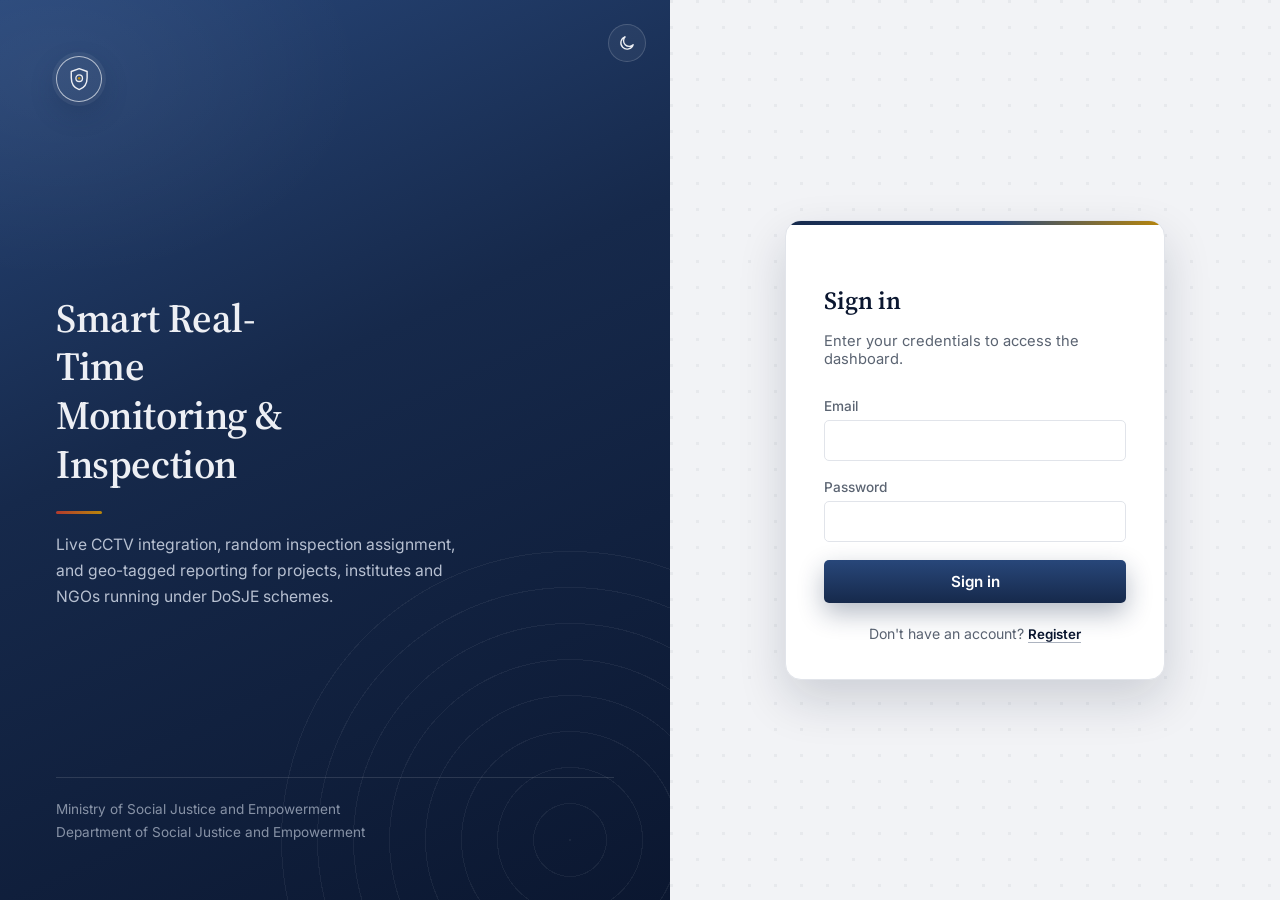
==== commit d67123d0: "Dark mode added" ====
--- a/frontend/index.html
+++ b/frontend/index.html
@@ -1,18 +1,33 @@
 <!DOCTYPE html>
 <html lang="en">
 <head>
+<script>
+(function () {
+  try {
+    var t = localStorage.getItem("theme");
+    if (!t) t = (window.matchMedia && window.matchMedia("(prefers-color-scheme: dark)").matches) ? "dark" : "light";
+    document.documentElement.setAttribute("data-theme", t);
+  } catch (e) {}
+})();
+</script>
 <meta charset="UTF-8" />
 <meta name="viewport" content="width=device-width, initial-scale=1.0" />
 <title>Dashboard — Smart Monitoring &amp; Inspection System</title>
+<link rel="icon" type="image/svg+xml" href="data:image/svg+xml,%3Csvg xmlns='http://www.w3.org/2000/svg' viewBox='0 0 24 24'%3E%3Cpath d='M12 2.4 19.2 5v5.6c0 5.3-3.1 9.4-7.2 10.9-4.1-1.5-7.2-5.6-7.2-10.9V5L12 2.4z' fill='%2316294B'/%3E%3Ccircle cx='12' cy='11.1' r='3' fill='%23fff'/%3E%3Ccircle cx='12' cy='11.1' r='1.15' fill='%23B8860B'/%3E%3C/svg%3E" />
 <link rel="stylesheet" href="css/style.css" />
-<link rel="icon" type="image/x-icon" href="/favicon.ico">
 </head>
 <body>
 
 <div class="app-shell">
   <aside class="sidebar">
     <div class="mark-row">
-      <div class="mark">SM</div>
+      <div class="mark">
+        <svg viewBox="0 0 24 24" fill="none" xmlns="http://www.w3.org/2000/svg" aria-hidden="true">
+          <path d="M12 2.4 19.2 5v5.6c0 5.3-3.1 9.4-7.2 10.9-4.1-1.5-7.2-5.6-7.2-10.9V5L12 2.4z" stroke="currentColor" stroke-width="1.3" stroke-linejoin="round" stroke-linecap="round"/>
+          <circle cx="12" cy="11.1" r="3" stroke="currentColor" stroke-width="1.2"/>
+          <circle cx="12" cy="11.1" r="1.15" fill="var(--gold)"/>
+        </svg>
+      </div>
       <span>Smart Monitoring<br />&amp; Inspection</span>
     </div>
 
@@ -23,6 +38,15 @@
       <a href="live-monitoring.html">Live Monitoring</a>
       <a href="#" title="Coming next">Users</a>
     </nav>
+
+    <button class="theme-toggle" type="button" data-theme-toggle aria-label="Toggle dark mode">
+      <span class="icon">
+        <svg class="i-sun" viewBox="0 0 24 24" fill="none" stroke="currentColor" stroke-width="1.8" stroke-linecap="round"><circle cx="12" cy="12" r="4"/><path d="M12 2.8v2.6M12 18.6v2.6M4.6 4.6l1.9 1.9M17.5 17.5l1.9 1.9M2.8 12h2.6M18.6 12h2.6M4.6 19.4l1.9-1.9M17.5 6.5l1.9-1.9"/></svg>
+        <svg class="i-moon" viewBox="0 0 24 24" fill="none" stroke="currentColor" stroke-width="1.8" stroke-linecap="round" stroke-linejoin="round"><path d="M20.2 14.4A8.4 8.4 0 1 1 9.6 3.8a6.7 6.7 0 0 0 10.6 10.6z"/></svg>
+      </span>
+      <span class="label"><span class="t-dark">Dark mode</span><span class="t-light">Light mode</span></span>
+      <span class="switch"><span class="knob"></span></span>
+    </button>
 
     <div class="user-box">
       <span class="name" id="user-name">Loading…</span>
@@ -96,6 +120,7 @@
   </main>
 </div>
 
+<script src="js/theme.js"></script>
 <script src="js/api.js"></script>
 <script src="js/main.js"></script>
 </body>
--- a/frontend/css/style.css
+++ b/frontend/css/style.css
@@ -42,6 +42,15 @@
   --font-display: 'Source Serif 4', Georgia, serif;
   --font-body: 'Inter', -apple-system, BlinkMacSystemFont, sans-serif;
 
+  /* Brand-as-foreground: same colors as above in light mode (so nothing
+     here changes visually by default), but re-pointed in dark mode
+     wherever these are used as *text* on a surface, since the raw
+     brand colors are tuned for contrast on white, not on a dark panel. */
+  --navy-fg: var(--navy-deep);
+  --pending-fg: var(--pending);
+  --success-fg: var(--success);
+  --danger-fg: var(--red-accent);
+
   /* Icon set (CSS masks, so they inherit color via currentColor) */
   --icon-grid: url("data:image/svg+xml,%3Csvg%20xmlns%3D%22http%3A//www.w3.org/2000/svg%22%20viewBox%3D%220%200%2024%2024%22%20fill%3D%22none%22%20stroke%3D%22black%22%20stroke-width%3D%221.8%22%20stroke-linecap%3D%22round%22%20stroke-linejoin%3D%22round%22%3E%3Crect%20x%3D%223%22%20y%3D%223%22%20width%3D%227%22%20height%3D%227%22%20rx%3D%221.3%22/%3E%3Crect%20x%3D%2214%22%20y%3D%223%22%20width%3D%227%22%20height%3D%227%22%20rx%3D%221.3%22/%3E%3Crect%20x%3D%223%22%20y%3D%2214%22%20width%3D%227%22%20height%3D%227%22%20rx%3D%221.3%22/%3E%3Crect%20x%3D%2214%22%20y%3D%2214%22%20width%3D%227%22%20height%3D%227%22%20rx%3D%221.3%22/%3E%3C/svg%3E");
   --icon-building: url("data:image/svg+xml,%3Csvg%20xmlns%3D%22http%3A//www.w3.org/2000/svg%22%20viewBox%3D%220%200%2024%2024%22%20fill%3D%22none%22%20stroke%3D%22black%22%20stroke-width%3D%221.8%22%20stroke-linecap%3D%22round%22%20stroke-linejoin%3D%22round%22%3E%3Cpath%20d%3D%22M4%2021V6a1%201%200%200%201%201-1h6a1%201%200%200%201%201%201v15%22/%3E%3Cpath%20d%3D%22M15%2021V10a1%201%200%200%201%201-1h3a1%201%200%200%201%201%201v11%22/%3E%3Cpath%20d%3D%22M2.5%2021h19%22/%3E%3Cpath%20d%3D%22M7%208h1M7%2012h1M7%2016h1M11%208h1M11%2012h1M11%2016h1%22/%3E%3C/svg%3E");
@@ -91,7 +100,7 @@
 
 ::selection {
   background: rgba(22, 41, 75, 0.18);
-  color: var(--navy-deep);
+  color: var(--navy-fg);
 }
 
 ::-webkit-scrollbar { width: 11px; height: 11px; }
@@ -248,7 +257,7 @@
 .login-form h2 {
   font-weight: 600;
   font-size: 1.55rem;
-  color: var(--navy-deep);
+  color: var(--navy-fg);
   margin-bottom: 6px;
 }
 
@@ -283,6 +292,22 @@
 
 .field input:hover, .field select:hover { border-color: var(--border-strong); }
 
+/* Browsers paint autofilled inputs with their own forced background
+   (usually pale yellow/white) that ignores author CSS entirely. The
+   inset box-shadow trick is the standard way to override it -- it
+   paints over that forced background with our own surface color
+   instead, so autofilled fields still match the current theme. */
+.field input:-webkit-autofill,
+.field input:-webkit-autofill:hover,
+.field input:-webkit-autofill:focus,
+.field input:-webkit-autofill:active {
+  -webkit-text-fill-color: var(--text);
+  caret-color: var(--text);
+  -webkit-box-shadow: 0 0 0 1000px var(--surface) inset;
+  box-shadow: 0 0 0 1000px var(--surface) inset;
+  transition: background-color 5000s ease-in-out 0s;
+}
+
 .field input:focus, .field select:focus {
   outline: none;
   border-color: var(--navy-mid);
@@ -333,7 +358,7 @@
   background: var(--red-soft);
   border: 1px solid #E9BAB4;
   border-left: 3px solid var(--red-accent);
-  color: var(--red-accent);
+  color: var(--danger-fg);
   padding: 10px 12px;
   border-radius: var(--radius-sm);
   font-size: 0.88rem;
@@ -351,7 +376,7 @@
 .switch-link button {
   background: none;
   border: none;
-  color: var(--navy);
+  color: var(--navy-fg);
   font-weight: 600;
   padding: 0;
   text-decoration: none;
@@ -534,7 +559,7 @@
   font-size: 1.65rem;
   letter-spacing: -0.01em;
   margin: 0;
-  color: var(--navy-deep);
+  color: var(--navy-fg);
 }
 
 .main header .meta {
@@ -768,7 +793,7 @@
 .feed-info h3 {
   font-size: 1rem;
   margin: 0 0 4px;
-  color: var(--navy-deep);
+  color: var(--navy-fg);
 }
 
 .feed-info p {
@@ -782,7 +807,7 @@
 .quick-add-toggle {
   background: var(--surface);
   border: 1px solid var(--border);
-  color: var(--navy);
+  color: var(--navy-fg);
   padding: 9px 16px;
   border-radius: var(--radius-sm);
   font-size: 0.88rem;
@@ -868,13 +893,17 @@
 
 /* A small watermark icon per metric, keyed to the value element's id
    so the right glyph lands on the right card without touching the
-   markup. Sits quietly top-right, behind the number in visual weight. */
+   markup. Sits quietly top-right, behind the number in visual weight.
+   Uses the *-fg tokens (not the raw brand colors) because these are
+   tuned for contrast against the card's own surface color -- the raw
+   navy/pending/success/red-accent are tuned for a white card and go
+   near-invisible once the card itself turns dark. */
 .stat-card::after {
   content: "";
   position: absolute;
   top: 18px; right: 18px;
   width: 22px; height: 22px;
-  background-color: var(--navy);
+  background-color: var(--navy-fg);
   opacity: 0.16;
   -webkit-mask-repeat: no-repeat;
   mask-repeat: no-repeat;
@@ -888,16 +917,16 @@
 .stat-card:has(#stat-live-feeds)::after { -webkit-mask-image: var(--icon-camera); mask-image: var(--icon-camera); }
 .stat-card:has(#stat-active-users)::after { -webkit-mask-image: var(--icon-users); mask-image: var(--icon-users); }
 .stat-card:has(#stat-total-inspections)::after { -webkit-mask-image: var(--icon-clipboard); mask-image: var(--icon-clipboard); }
-.stat-card:has(#stat-pending)::after { -webkit-mask-image: var(--icon-clock); mask-image: var(--icon-clock); background-color: var(--pending); opacity: 0.22; }
+.stat-card:has(#stat-pending)::after { -webkit-mask-image: var(--icon-clock); mask-image: var(--icon-clock); background-color: var(--pending-fg); opacity: 0.28; }
 .stat-card:has(#stat-in-progress)::after { -webkit-mask-image: var(--icon-refresh); mask-image: var(--icon-refresh); }
-.stat-card:has(#stat-completed)::after { -webkit-mask-image: var(--icon-check-circle); mask-image: var(--icon-check-circle); background-color: var(--success); opacity: 0.22; }
-.stat-card:has(#stat-missed)::after { -webkit-mask-image: var(--icon-alert); mask-image: var(--icon-alert); background-color: var(--red-accent); opacity: 0.22; }
+.stat-card:has(#stat-completed)::after { -webkit-mask-image: var(--icon-check-circle); mask-image: var(--icon-check-circle); background-color: var(--success-fg); opacity: 0.28; }
+.stat-card:has(#stat-missed)::after { -webkit-mask-image: var(--icon-alert); mask-image: var(--icon-alert); background-color: var(--danger-fg); opacity: 0.28; }
 
 .stat-card .value {
   font-family: var(--font-display);
   font-size: 2.3rem;
   font-weight: 600;
-  color: var(--navy);
+  color: var(--navy-fg);
   line-height: 1;
   margin-bottom: 8px;
   font-variant-numeric: tabular-nums;
@@ -912,15 +941,15 @@
 
 .stat-card.status-pending { border-left-color: var(--pending); }
 .stat-card.status-pending::before { background: radial-gradient(circle, rgba(184, 134, 11, 0.12), transparent 70%); }
-.stat-card.status-pending .value { color: var(--pending); }
+.stat-card.status-pending .value { color: var(--pending-fg); }
 
 .stat-card.status-completed { border-left-color: var(--success); }
 .stat-card.status-completed::before { background: radial-gradient(circle, rgba(42, 122, 79, 0.12), transparent 70%); }
-.stat-card.status-completed .value { color: var(--success); }
+.stat-card.status-completed .value { color: var(--success-fg); }
 
 .stat-card.status-missed { border-left-color: var(--red-accent); }
 .stat-card.status-missed::before { background: radial-gradient(circle, rgba(178, 58, 46, 0.12), transparent 70%); }
-.stat-card.status-missed .value { color: var(--red-accent); }
+.stat-card.status-missed .value { color: var(--danger-fg); }
 
 .stats-section-title {
   font-weight: 600;
@@ -944,7 +973,7 @@
 .row-action {
   background: none;
   border: none;
-  color: var(--navy);
+  color: var(--navy-fg);
   font-size: 0.82rem;
   font-weight: 600;
   padding: 5px 10px;
@@ -956,7 +985,7 @@
 
 .row-action:hover { background: var(--navy-soft); }
 
-.row-action.danger { color: var(--red-accent); }
+.row-action.danger { color: var(--danger-fg); }
 .row-action.danger:hover { background: var(--red-soft); }
 
 /* ---------- Motion preferences ---------- */
@@ -969,3 +998,188 @@
     scroll-behavior: auto !important;
   }
 }
+
+/* ============================================================
+   Emblem / mark
+   ============================================================ */
+
+/* The circular ring (.mark / .mark-row .mark) already exists on the
+   login/register brand panel and the sidebar; this just sizes and
+   centers the SVG glyph inside it. Uses currentColor so it inherits
+   whatever text color its navy-panel parent already sets. */
+.mark svg {
+  width: 60%;
+  height: 60%;
+  display: block;
+}
+
+/* ============================================================
+   Dark mode
+   ============================================================ */
+
+html[data-theme="dark"] {
+  --bg: #0A0E19;
+  --surface: #141A29;
+  --text: #E7EAF1;
+  --muted: #98A2B8;
+  --muted-2: #6C7690;
+  --border: #232B3E;
+  --border-strong: #38425C;
+
+  --navy-soft: rgba(94, 132, 209, 0.16);
+  --red-soft: rgba(224, 100, 84, 0.14);
+
+  --navy-fg: #8FB2EA;
+  --pending-fg: #E4B94C;
+  --success-fg: #4FCB8D;
+  --danger-fg: #E8776A;
+
+  --shadow-xs: 0 1px 2px rgba(0, 0, 0, 0.35);
+  --shadow-sm: 0 2px 8px rgba(0, 0, 0, 0.4);
+  --shadow-md: 0 10px 24px rgba(0, 0, 0, 0.5), 0 2px 8px rgba(0, 0, 0, 0.35);
+  --shadow-lg: 0 24px 56px rgba(0, 0, 0, 0.6);
+}
+
+html[data-theme="dark"] body:has(.app-shell) {
+  background:
+    radial-gradient(1100px 560px at 100% -8%, rgba(94, 132, 209, 0.07), transparent 60%),
+    radial-gradient(900px 520px at -8% 108%, rgba(224, 100, 84, 0.05), transparent 60%),
+    var(--bg);
+}
+
+html[data-theme="dark"] .main,
+html[data-theme="dark"] .login-form-wrap {
+  background-image: radial-gradient(circle at 1.5px 1.5px, rgba(255, 255, 255, 0.035) 1.5px, transparent 0);
+}
+
+html[data-theme="dark"] .stat-card::before {
+  background: radial-gradient(circle, rgba(143, 178, 234, 0.1), transparent 70%);
+}
+
+html[data-theme="dark"] ::selection {
+  background: rgba(143, 178, 234, 0.28);
+  color: #fff;
+}
+
+html[data-theme="dark"] ::-webkit-scrollbar-thumb {
+  background: #333E56;
+  border-color: var(--bg);
+}
+html[data-theme="dark"] ::-webkit-scrollbar-thumb:hover { background: #47547A; }
+
+html[data-theme="dark"] .switch-link button:not(:hover) {
+  border-bottom-color: rgba(143, 178, 234, 0.4);
+}
+
+html[data-theme="dark"] .form-error {
+  border-color: rgba(232, 119, 106, 0.35);
+}
+
+html[data-theme="dark"] tbody tr:nth-child(even) td {
+  background: rgba(255, 255, 255, 0.015);
+}
+
+/* Transition the swap so it never feels like a jump-cut. Scoped to a
+   short, deliberate list rather than a global *-selector so it can't
+   fight the many hover/keyframe transitions already defined above. */
+body, .card, .stat-card, .feed-card, .login-form, .sidebar,
+input, select, .badge, .form-error, .quick-add-form {
+  transition: background-color 0.2s var(--ease), border-color 0.2s var(--ease), color 0.2s var(--ease);
+}
+
+/* ============================================================
+   Dark-mode toggle
+   ============================================================ */
+
+/* Sidebar / settings-row variant: label on the left, a small switch
+   on the right. Sits on the navy panel, so it always uses light,
+   panel-relative colors regardless of which site theme is active. */
+.theme-toggle {
+  display: flex;
+  align-items: center;
+  gap: 10px;
+  width: 100%;
+  margin: 2px 0 18px;
+  padding: 9px 11px;
+  background: rgba(255, 255, 255, 0.03);
+  border: 1px solid rgba(255, 255, 255, 0.12);
+  border-radius: var(--radius-sm);
+  color: #B7C0D1;
+  font-size: 0.85rem;
+  appearance: none;
+  transition: background 0.15s var(--ease), border-color 0.15s var(--ease), color 0.15s var(--ease);
+}
+
+.theme-toggle:hover { background: rgba(255, 255, 255, 0.07); color: #fff; }
+
+.theme-toggle .icon { width: 16px; height: 16px; flex-shrink: 0; }
+.theme-toggle .icon svg { width: 100%; height: 100%; display: block; }
+.theme-toggle .icon .i-sun { display: none; }
+html[data-theme="dark"] .theme-toggle .icon .i-sun { display: block; }
+html[data-theme="dark"] .theme-toggle .icon .i-moon { display: none; }
+
+.theme-toggle .label { flex: 1; text-align: left; }
+.theme-toggle .label .t-light { display: none; }
+html[data-theme="dark"] .theme-toggle .label .t-dark { display: none; }
+html[data-theme="dark"] .theme-toggle .label .t-light { display: inline; }
+
+.theme-toggle .switch {
+  position: relative;
+  width: 34px; height: 19px;
+  border-radius: 999px;
+  background: rgba(255, 255, 255, 0.14);
+  border: 1px solid rgba(255, 255, 255, 0.2);
+  flex-shrink: 0;
+  transition: background 0.2s var(--ease), border-color 0.2s var(--ease);
+}
+
+.theme-toggle .switch .knob {
+  position: absolute;
+  top: 1px; left: 1px;
+  width: 15px; height: 15px;
+  border-radius: 50%;
+  background: #EDEFF4;
+  box-shadow: 0 1px 3px rgba(0, 0, 0, 0.3);
+  transition: transform 0.2s var(--ease), background 0.2s var(--ease);
+}
+
+html[data-theme="dark"] .theme-toggle .switch {
+  background: linear-gradient(135deg, var(--gold), #8A5A1E);
+  border-color: rgba(255, 255, 255, 0.3);
+}
+html[data-theme="dark"] .theme-toggle .switch .knob {
+  transform: translateX(15px);
+  background: #1A1F2E;
+}
+
+/* Icon-only variant for the login / register brand panel, where a
+   full settings row would crowd the layout -- pinned top-right of
+   the navy panel that already hosts the emblem. */
+.theme-toggle-icon-btn {
+  position: absolute;
+  top: 24px;
+  right: 24px;
+  width: 38px;
+  height: 38px;
+  padding: 0;
+  display: flex;
+  align-items: center;
+  justify-content: center;
+  border-radius: 50%;
+  background: rgba(255, 255, 255, 0.05);
+  border: 1px solid rgba(255, 255, 255, 0.16);
+  color: #EDEFF4;
+  appearance: none;
+  transition: background 0.15s var(--ease), border-color 0.15s var(--ease);
+}
+
+.theme-toggle-icon-btn:hover { background: rgba(255, 255, 255, 0.13); }
+
+.theme-toggle-icon-btn svg { width: 18px; height: 18px; }
+.theme-toggle-icon-btn .i-sun { display: none; }
+html[data-theme="dark"] .theme-toggle-icon-btn .i-sun { display: block; }
+html[data-theme="dark"] .theme-toggle-icon-btn .i-moon { display: none; }
+
+@media (max-width: 800px) {
+  .theme-toggle-icon-btn { top: 16px; right: 16px; }
+}
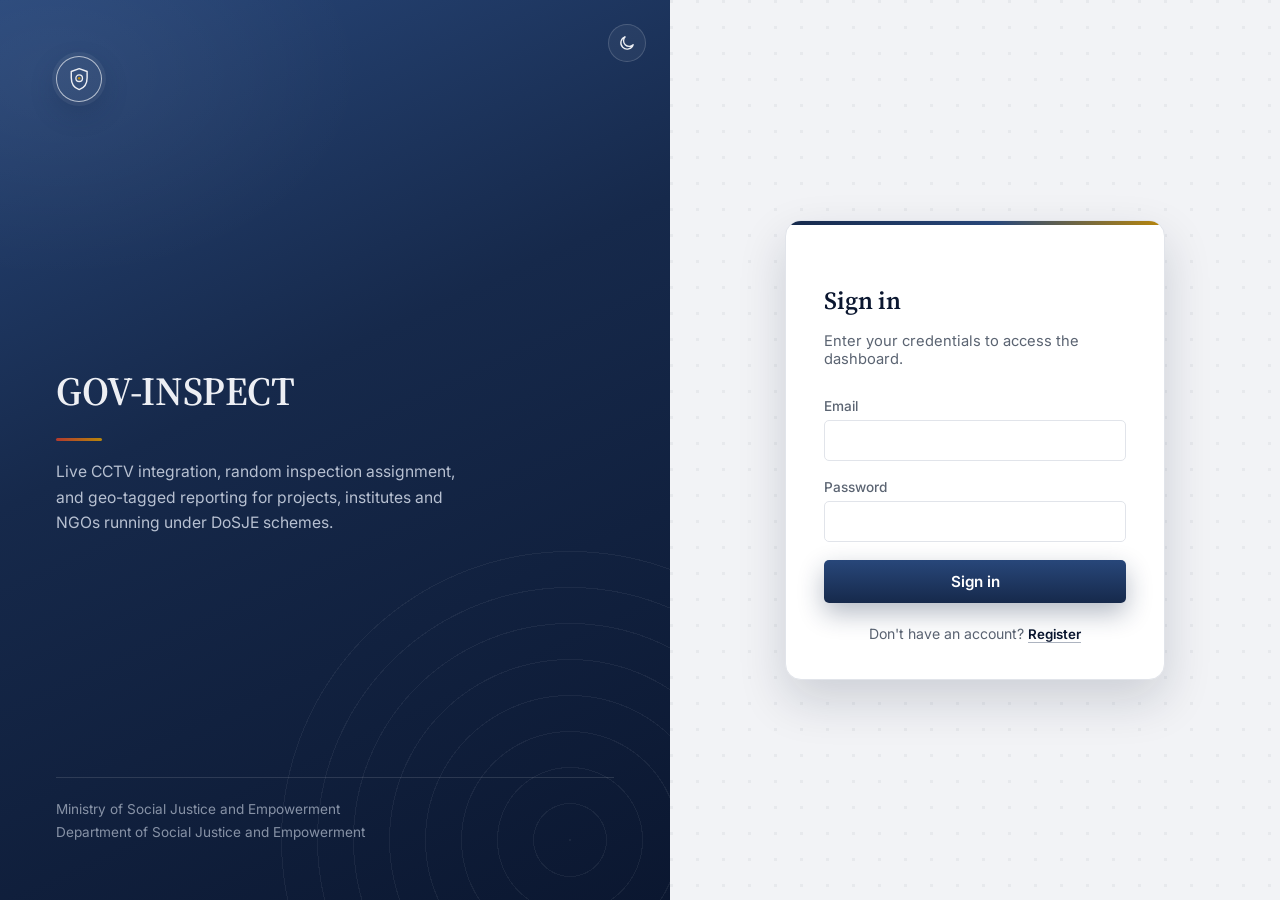
==== commit b065e158: "added some ai stuff" ====
--- a/frontend/index.html
+++ b/frontend/index.html
@@ -12,7 +12,7 @@
 </script>
 <meta charset="UTF-8" />
 <meta name="viewport" content="width=device-width, initial-scale=1.0" />
-<title>Dashboard — Smart Monitoring &amp; Inspection System</title>
+<title>Projects — GOV-INSPECT</title>
 <link rel="icon" type="image/svg+xml" href="data:image/svg+xml,%3Csvg xmlns='http://www.w3.org/2000/svg' viewBox='0 0 24 24'%3E%3Cpath d='M12 2.4 19.2 5v5.6c0 5.3-3.1 9.4-7.2 10.9-4.1-1.5-7.2-5.6-7.2-10.9V5L12 2.4z' fill='%2316294B'/%3E%3Ccircle cx='12' cy='11.1' r='3' fill='%23fff'/%3E%3Ccircle cx='12' cy='11.1' r='1.15' fill='%23B8860B'/%3E%3C/svg%3E" />
 <link rel="stylesheet" href="css/style.css" />
 </head>
@@ -28,7 +28,7 @@
           <circle cx="12" cy="11.1" r="1.15" fill="var(--gold)"/>
         </svg>
       </div>
-      <span>Smart Monitoring<br />&amp; Inspection</span>
+      <span>GOV-INSPECT</span>
     </div>
 
     <nav>
@@ -36,7 +36,7 @@
       <a href="index.html" class="active">Projects</a>
       <a href="inspections.html">Inspections</a>
       <a href="live-monitoring.html">Live Monitoring</a>
-      <a href="#" title="Coming next">Users</a>
+      <a href="users.html">Users</a>
     </nav>
 
     <button class="theme-toggle" type="button" data-theme-toggle aria-label="Toggle dark mode">
@@ -60,7 +60,7 @@
       <h1>Projects &amp; Institutes</h1>
       <div style="display:flex; align-items:center; gap:14px;">
         <span class="meta" id="project-count"></span>
-        <button class="quick-add-toggle" id="toggle-add-form">+ Add project</button>
+        <button class="quick-add-toggle" id="toggle-add-form" style="display:none;">+ Add project</button>
       </div>
     </header>
 
@@ -86,11 +86,22 @@
           <label for="p-address">Address</label>
           <input type="text" id="p-address" />
         </div>
-        <div class="field" style="grid-column: 1 / -1;">
-          <label for="p-cctv">CCTV feed URL (HLS .m3u8, or a YouTube live link for testing)</label>
-          <input type="text" id="p-cctv" placeholder="https://example.com/stream.m3u8" />
+        <div class="field">
+          <label for="p-lat">Site latitude (CCTV feed location)</label>
+          <input type="number" step="any" id="p-lat" required />
+        </div>
+        <div class="field">
+          <label for="p-lng">Site longitude (CCTV feed location)</label>
+          <input type="number" step="any" id="p-lng" required />
+        </div>
+        <div class="field">
+          <label>&nbsp;</label>
+          <button type="button" class="quick-add-toggle" id="p-capture-gps">Use current location</button>
         </div>
       </div>
+      <p style="margin:0 0 14px; font-size:0.82rem; color:var(--muted);">
+        This is the fixed physical location of the project's CCTV feed/site — inspector check-ins are verified against it, not against wherever this form happens to be filled in from.
+      </p>
       <div class="form-error" id="add-project-error"></div>
       <div class="actions">
         <button type="submit" class="btn-primary" id="add-project-submit">Create project</button>
@@ -106,7 +117,7 @@
             <th>Type</th>
             <th>Scheme</th>
             <th>Location</th>
-            <th>CCTV Feed</th>
+            <th>Site GPS</th>
             <th>Actions</th>
           </tr>
         </thead>
--- a/frontend/css/style.css
+++ b/frontend/css/style.css
@@ -314,6 +314,22 @@
   box-shadow: 0 0 0 3.5px rgba(22, 41, 75, 0.13);
 }
 
+/* The native date/time picker icon is drawn in a fixed dark color by
+   default, so on the dark theme's dark input it's nearly invisible.
+   Force it to follow the theme's text color instead. */
+.field input::-webkit-calendar-picker-indicator {
+  cursor: pointer;
+  opacity: 0.75;
+}
+.field input::-webkit-calendar-picker-indicator:hover {
+  opacity: 1;
+}
+html[data-theme="dark"] .field input::-webkit-calendar-picker-indicator {
+  /* Recolors the browser's black calendar glyph to a light color that
+     reads clearly against the dark input background. */
+  filter: invert(1) brightness(1.6);
+}
+
 .btn-primary {
   width: 100%;
   padding: 12px;
@@ -494,7 +510,7 @@
 .sidebar nav a[href="index.html"]::before { -webkit-mask-image: var(--icon-building); mask-image: var(--icon-building); }
 .sidebar nav a[href="inspections.html"]::before { -webkit-mask-image: var(--icon-clipboard); mask-image: var(--icon-clipboard); }
 .sidebar nav a[href="live-monitoring.html"]::before { -webkit-mask-image: var(--icon-camera); mask-image: var(--icon-camera); }
-.sidebar nav a[href="#"]::before { -webkit-mask-image: var(--icon-users); mask-image: var(--icon-users); }
+.sidebar nav a[href="users.html"]::before { -webkit-mask-image: var(--icon-users); mask-image: var(--icon-users); }
 
 .sidebar nav a:hover {
   background: rgba(255, 255, 255, 0.07);
@@ -666,6 +682,22 @@
 .badge.project { background: #E7ECF5; color: var(--navy); border-color: rgba(22, 41, 75, 0.14); }
 .badge.institute { background: var(--success-soft); color: var(--success); border-color: rgba(42, 122, 79, 0.16); }
 .badge.ngo { background: var(--gold-soft); color: #8A5A1E; border-color: rgba(138, 90, 30, 0.18); }
+
+/* Role badges (Users page) */
+.badge.admin { background: var(--red-soft); color: var(--danger-fg); border-color: rgba(178, 58, 46, 0.16); }
+.badge.department_official { background: #E7ECF5; color: var(--navy); border-color: rgba(22, 41, 75, 0.14); }
+.badge.pmu_inspector { background: var(--gold-soft); color: #8A5A1E; border-color: rgba(138, 90, 30, 0.18); }
+.badge.project_incharge { background: var(--success-soft); color: var(--success); border-color: rgba(42, 122, 79, 0.16); }
+
+/* Active/inactive status badges (Users page) */
+.badge.status-active { background: var(--success-soft); color: var(--success); border-color: rgba(42, 122, 79, 0.16); }
+.badge.status-inactive { background: #EEF0F3; color: var(--muted); border-color: var(--border-strong); }
+
+/* Alert severity badges (Dashboard alerts panel) */
+.badge.severity-low { background: #EEF0F3; color: var(--muted); border-color: var(--border-strong); }
+.badge.severity-medium { background: var(--gold-soft); color: #8A5A1E; border-color: rgba(138, 90, 30, 0.18); }
+.badge.severity-high { background: var(--red-soft); color: var(--danger-fg); border-color: rgba(178, 58, 46, 0.16); }
+.badge.severity-critical { background: var(--red-accent); color: #fff; border-color: var(--red-accent); }
 
 .empty-state {
   padding: 70px 20px;
@@ -970,6 +1002,99 @@
 
 .stats-section-title:first-child { margin-top: 0; }
 
+/* ---------- Alerts panel (Dashboard) ---------- */
+
+.stats-section-title .section-toggle {
+  flex: none;
+  background: none;
+  border: 1px solid var(--border-strong);
+  border-radius: 999px;
+  padding: 5px 14px;
+  font-size: 0.78rem;
+  font-weight: 600;
+  color: var(--muted);
+  transition: background 0.15s var(--ease), color 0.15s var(--ease), border-color 0.15s var(--ease);
+}
+
+.stats-section-title .section-toggle:hover { border-color: var(--border-strong); background: var(--navy-soft); }
+.stats-section-title .section-toggle.active {
+  background: var(--navy);
+  border-color: var(--navy);
+  color: #fff;
+}
+
+.alerts-list { display: flex; flex-direction: column; }
+
+.alert-row {
+  display: flex;
+  align-items: center;
+  gap: 16px;
+  padding: 16px 22px;
+  border-bottom: 1px solid var(--border);
+  transition: background 0.12s var(--ease);
+}
+
+.alert-row:last-child { border-bottom: none; }
+.alert-row:hover { background: var(--navy-soft); }
+
+.alert-row.resolved { opacity: 0.55; }
+
+.alert-row .alert-main { flex: 1; min-width: 0; }
+
+.alert-row .alert-message {
+  font-weight: 600;
+  color: var(--text);
+  margin-bottom: 4px;
+  overflow-wrap: anywhere;
+}
+
+.alert-row .alert-meta {
+  font-size: 0.82rem;
+  color: var(--muted);
+  display: flex;
+  gap: 8px;
+  flex-wrap: wrap;
+  align-items: center;
+}
+
+.alert-row .alert-actions { flex: none; display: flex; align-items: center; gap: 6px; }
+
+/* ---------- Video call (Random VC) ---------- */
+
+.vc-grid {
+  display: grid;
+  grid-template-columns: repeat(auto-fit, minmax(260px, 1fr));
+  gap: 16px;
+}
+
+.vc-tile {
+  position: relative;
+  background: #0b1626;
+  border-radius: 14px;
+  overflow: hidden;
+  aspect-ratio: 4 / 3;
+  border: 1px solid var(--border-strong);
+}
+
+.vc-tile video {
+  width: 100%;
+  height: 100%;
+  object-fit: cover;
+  display: block;
+}
+
+.vc-tile-label {
+  position: absolute;
+  left: 10px;
+  bottom: 10px;
+  background: rgba(10, 18, 32, 0.72);
+  color: #fff;
+  font-size: 0.78rem;
+  font-weight: 600;
+  padding: 4px 10px;
+  border-radius: 999px;
+}
+
 .row-action {
   background: none;
   border: none;
